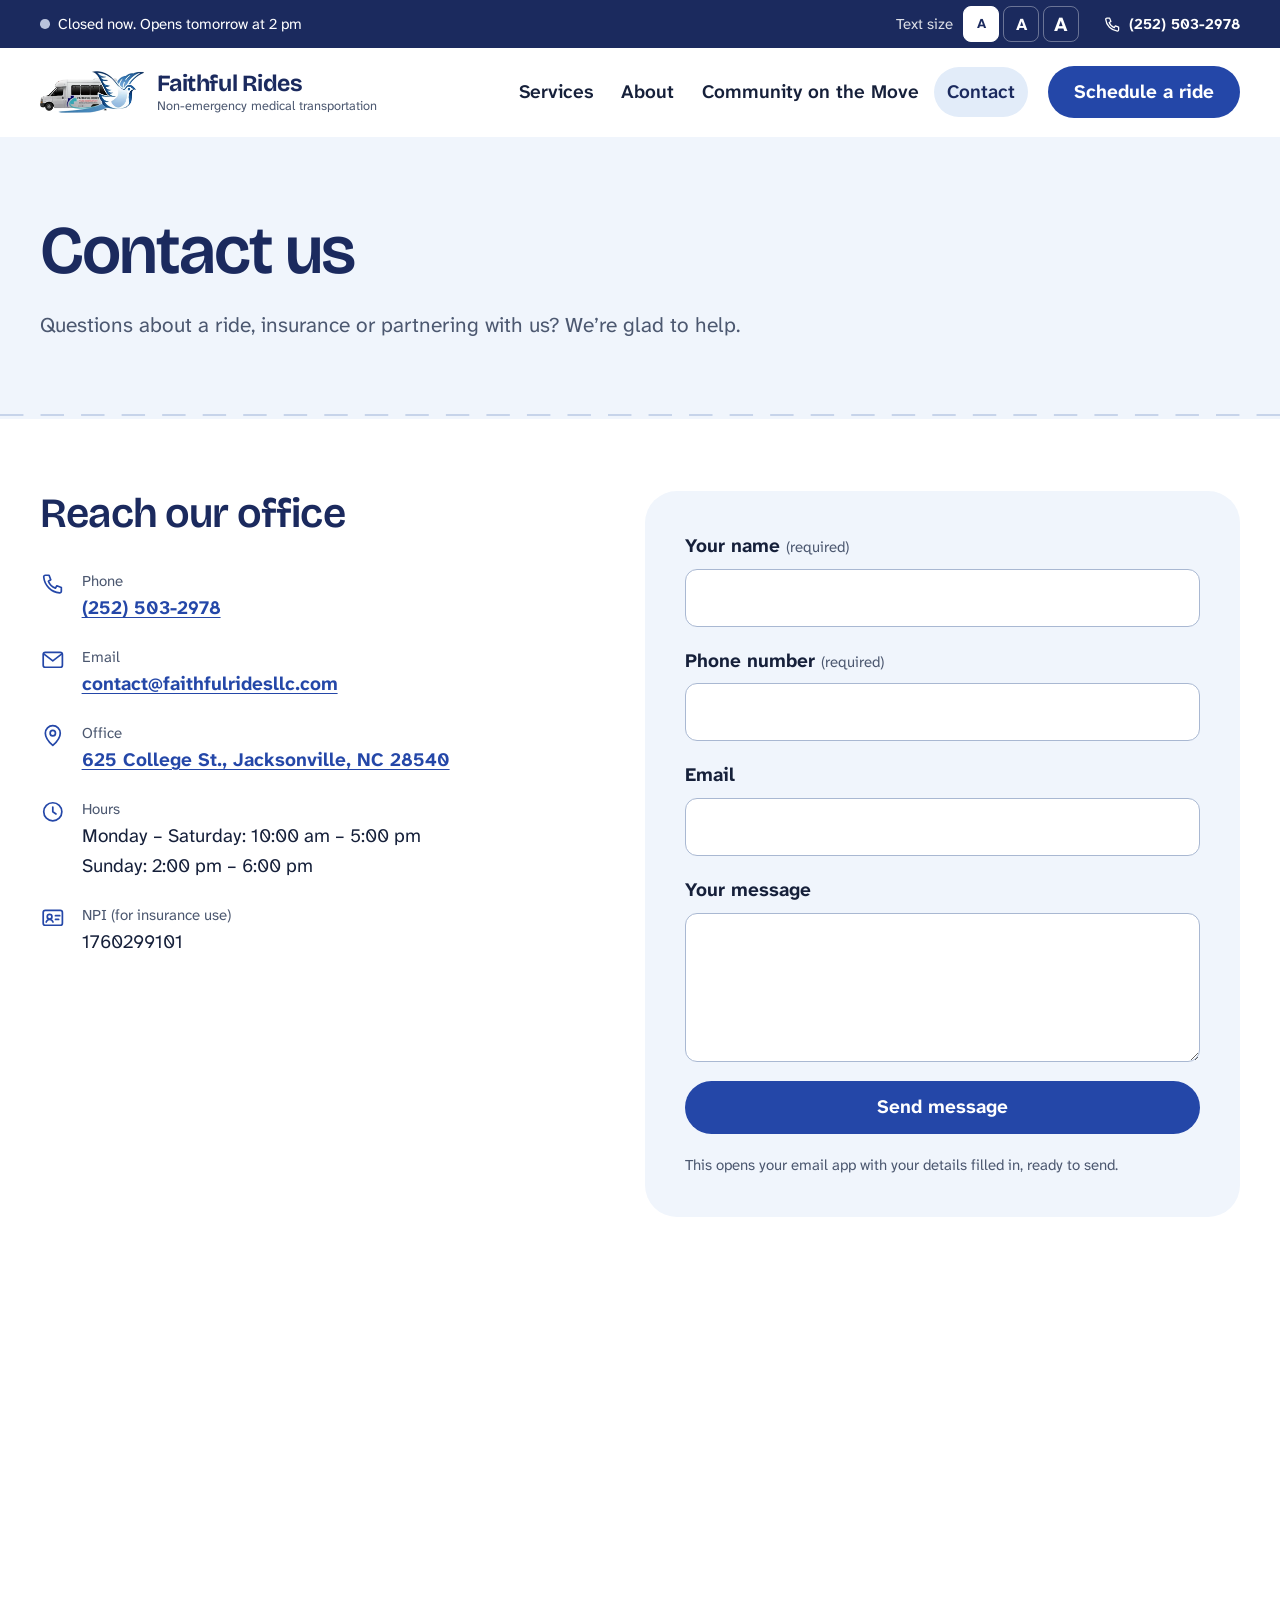
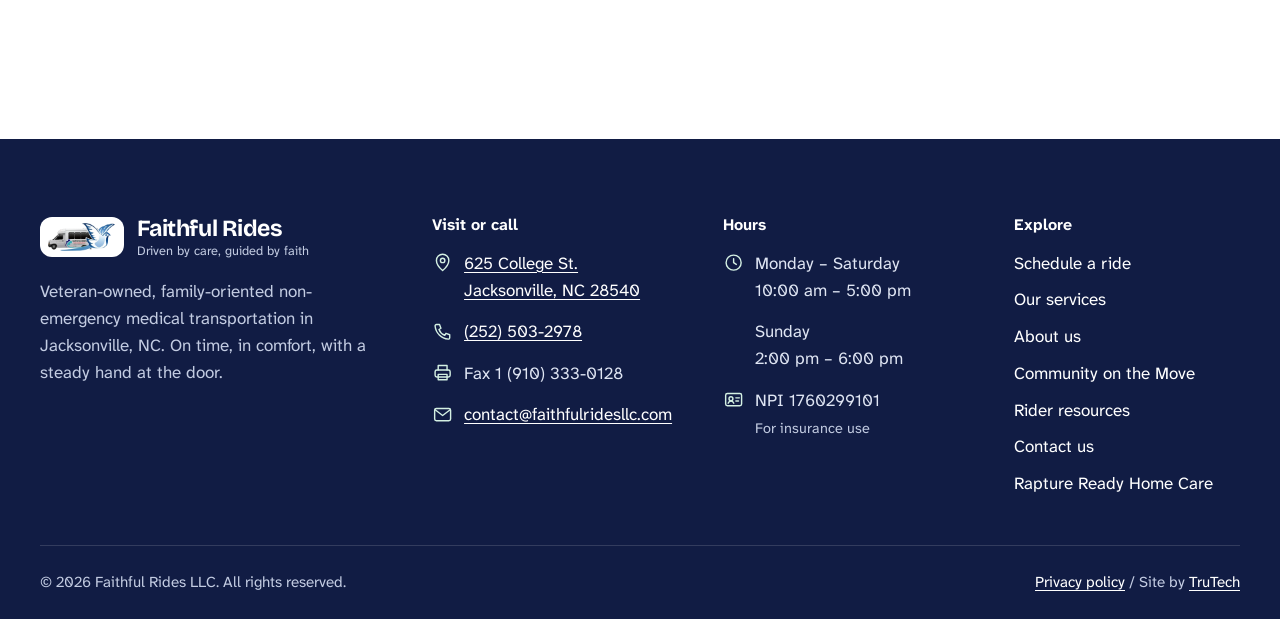
==== contact-us/index.html @ db466d08 "Launch redesigned faithfulrides website Built by Truly Digital Solutions, LLC (TruTech).  Co-Authore" ====
<!doctype html>
<!-- Built by Truly Digital Solutions, LLC (TruTech) · https://trutech.us · Build TT-FR-2026-05 -->
<html lang="en">
<head>
<meta charset="utf-8">
<meta name="viewport" content="width=device-width, initial-scale=1">
<meta name="author" content="Truly Digital Solutions, LLC (TruTech)">
<meta name="generator" content="TruTech · trutech.us">
<meta name="trutech-build" content="TT-FR-2026-05">
<title>Contact Us | Faithful Rides, Jacksonville NC</title>
<meta name="description" content="Call (252) 503-2978 or email contact@faithfulridesllc.com. 625 College St., Jacksonville, NC 28540.">
<link rel="canonical" href="https://www.faithfulridesllc.com/contact-us/">
<meta property="og:type" content="website">
<meta property="og:title" content="Contact Us | Faithful Rides, Jacksonville NC">
<meta property="og:description" content="Call (252) 503-2978 or email contact@faithfulridesllc.com. 625 College St., Jacksonville, NC 28540.">
<meta property="og:url" content="https://www.faithfulridesllc.com/contact-us/">
<meta property="og:image" content="https://www.faithfulridesllc.com/assets/img/hero-lift.webp">
<meta name="theme-color" content="#1b2a5e">
<link rel="icon" href="../assets/img/favicon.png">
<link rel="apple-touch-icon" href="../assets/img/apple-touch-icon.png">
<link rel="preconnect" href="https://fonts.googleapis.com">
<link rel="preconnect" href="https://fonts.gstatic.com" crossorigin>
<link rel="stylesheet" href="https://fonts.googleapis.com/css2?family=Atkinson+Hyperlegible+Next:ital,wght@0,400;0,600;0,700;1,400&family=Bricolage+Grotesque:opsz,wght@12..96,500;12..96,600;12..96,700&display=swap">
<link rel="stylesheet" href="../assets/site.css">
<script>try{var s=localStorage.getItem('fr-size');if(s)document.documentElement.dataset.size=s}catch(e){}</script>
<script src="../assets/site.js" defer></script>

</head>
<body>
<a class="skip" href="#main">Skip to main content</a>
<div class="util">
  <div class="wrap util__in">
    <p class="util__status" data-status><span class="dot" aria-hidden="true"></span><span data-status-text>Mon – Sat 10 am – 5 pm, Sun 2 – 6 pm</span></p>
    <div class="util__right">
      <div class="size" role="group" aria-label="Text size">
        <span class="size__label">Text size</span>
        <button type="button" data-size-btn="1" aria-pressed="true" aria-label="Normal text">A</button>
        <button type="button" data-size-btn="2" aria-pressed="false" aria-label="Larger text">A</button>
        <button type="button" data-size-btn="3" aria-pressed="false" aria-label="Largest text">A</button>
      </div>
      <a class="util__phone" href="tel:+12525032978"><svg class="ic" viewBox="0 0 24 24" aria-hidden="true" fill="none" stroke="currentColor" stroke-width="1.6" stroke-linecap="round" stroke-linejoin="round"><path d="M5 4h3.5l1.6 4.2-2.2 1.4a11 11 0 0 0 6.5 6.5l1.4-2.2L20 15.5V19a1.5 1.5 0 0 1-1.6 1.5A16.5 16.5 0 0 1 3.5 5.6 1.5 1.5 0 0 1 5 4Z"/></svg><span>(252) 503-2978</span></a>
    </div>
  </div>
</div>
<header class="hdr" data-hdr>
  <div class="wrap hdr__in">
    <a class="brand" href="../" aria-label="Faithful Rides, home">
      <img src="../assets/img/logo.webp" alt="" width="408" height="166">
      <span class="brand__name">Faithful Rides<small>Non-emergency medical transportation</small></span>
    </a>
    <nav class="nav" aria-label="Main" data-nav>
      <ul><li><a href="../our-services/">Services</a></li><li><a href="../about-us/">About</a></li><li><a href="../community-on-the-move/">Community on the Move</a></li><li><a href="../contact-us/" aria-current=page>Contact</a></li></ul>
      <a class="btn btn--primary nav__cta" href="../schedule-a-ride/">Schedule a ride</a>
      <a class="nav__phone" href="tel:+12525032978"><svg class="ic" viewBox="0 0 24 24" aria-hidden="true" fill="none" stroke="currentColor" stroke-width="1.6" stroke-linecap="round" stroke-linejoin="round"><path d="M5 4h3.5l1.6 4.2-2.2 1.4a11 11 0 0 0 6.5 6.5l1.4-2.2L20 15.5V19a1.5 1.5 0 0 1-1.6 1.5A16.5 16.5 0 0 1 3.5 5.6 1.5 1.5 0 0 1 5 4Z"/></svg>(252) 503-2978</a>
    </nav>
    <button class="menu-btn" type="button" aria-expanded="false" aria-controls="menu" data-menu-btn><span class="menu-btn__bars" aria-hidden="true"></span><span data-menu-label>Menu</span></button>
  </div>
</header>
<main id="main">
<section class="phead">
  <div class="wrap phead__in">
    <div class="phead__txt"><h1>Contact us</h1><p class="lead">Questions about a ride, insurance or partnering with us? We’re glad to help.</p></div>
  </div>
  <svg class="phead__road" viewBox="0 0 1200 40" preserveAspectRatio="none" aria-hidden="true"><path d="M0 20 H1200"/></svg>
</section>
<section class="sec sec--flush">
  <div class="wrap contact">
    <div class="contact__info"><h2>Reach our office</h2><ul class="clist">
      <li><svg class="ic" viewBox="0 0 24 24" aria-hidden="true" fill="none" stroke="currentColor" stroke-width="1.6" stroke-linecap="round" stroke-linejoin="round"><path d="M5 4h3.5l1.6 4.2-2.2 1.4a11 11 0 0 0 6.5 6.5l1.4-2.2L20 15.5V19a1.5 1.5 0 0 1-1.6 1.5A16.5 16.5 0 0 1 3.5 5.6 1.5 1.5 0 0 1 5 4Z"/></svg><div><p class="clist__k">Phone</p><a href="tel:+12525032978">(252) 503-2978</a></div></li>
      <li><svg class="ic" viewBox="0 0 24 24" aria-hidden="true" fill="none" stroke="currentColor" stroke-width="1.6" stroke-linecap="round" stroke-linejoin="round"><rect x="3" y="5" width="18" height="14" rx="2"/><path d="m3.5 6.5 8.5 6.5 8.5-6.5"/></svg><div><p class="clist__k">Email</p><a href="mailto:contact@faithfulridesllc.com">contact@faithfulridesllc.com</a></div></li>
      <li><svg class="ic" viewBox="0 0 24 24" aria-hidden="true" fill="none" stroke="currentColor" stroke-width="1.6" stroke-linecap="round" stroke-linejoin="round"><path d="M12 21s-7-6.2-7-11.5a7 7 0 0 1 14 0C19 14.8 12 21 12 21Z"/><circle cx="12" cy="9.5" r="2.5"/></svg><div><p class="clist__k">Office</p><a href="https://maps.google.com/maps?q=625+College+St.%2C+Jacksonville%2C+NC+28540" target="_blank" rel="noopener">625 College St., Jacksonville, NC 28540</a></div></li>
      <li><svg class="ic" viewBox="0 0 24 24" aria-hidden="true" fill="none" stroke="currentColor" stroke-width="1.6" stroke-linecap="round" stroke-linejoin="round"><circle cx="12" cy="12" r="8.5"/><path d="M12 7.5V12l3 2"/></svg><div><p class="clist__k">Hours</p><p>Monday – Saturday: 10:00 am – 5:00 pm<br>Sunday: 2:00 pm – 6:00 pm<br></p></div></li>
      <li><svg class="ic" viewBox="0 0 24 24" aria-hidden="true" fill="none" stroke="currentColor" stroke-width="1.6" stroke-linecap="round" stroke-linejoin="round"><rect x="3" y="5" width="18" height="14" rx="2"/><circle cx="9" cy="11" r="2.2"/><path d="M5.8 16c.6-1.6 1.8-2.4 3.2-2.4s2.6.8 3.2 2.4M14.5 10h4M14.5 13.5h3"/></svg><div><p class="clist__k">NPI (for insurance use)</p><p>1760299101</p></div></li>
    </ul></div>
    <form class="form" data-form data-subject="Website message" data-email="contact@faithfulridesllc.com" novalidate>
    <div class="field"><label for="f-name">Your name <span class="opt">(required)</span></label><input id="f-name" name="name" autocomplete="name" required></div>
    <div class="field"><label for="f-phone">Phone number <span class="opt">(required)</span></label><input id="f-phone" name="phone" type="tel" autocomplete="tel" required></div>
    <div class="field"><label for="f-email">Email</label><input id="f-email" name="email" type="email" autocomplete="email"></div>
    <div class="field"><label for="f-msg">Your message</label><textarea id="f-msg" name="message" rows="4"></textarea></div>
    <p class="form__err" role="alert" data-form-err></p>
    <button class="btn btn--primary btn--block" type="submit">Send message</button>
    <p class="form__note">This opens your email app with your details filled in, ready to send.</p>
  </form>
  </div>
</section>
<section class="mapwrap">
  <iframe title="Map of 625 College St., Jacksonville, NC" src="https://maps.google.com/maps?q=625+College+St.,+Jacksonville,+NC+28540&z=15&output=embed" loading="lazy" referrerpolicy="no-referrer-when-downgrade"></iframe>
</section>
</main>
<footer class="ftr">
  <div class="wrap ftr__grid">
    <div class="ftr__about">
      <a class="brand brand--ftr" href="../"><img src="../assets/img/logo.webp" alt="" width="408" height="166"><span class="brand__name">Faithful Rides<small>Driven by care, guided by faith</small></span></a>
      <p>Veteran-owned, family-oriented non-emergency medical transportation in Jacksonville, NC. On time, in comfort, with a steady hand at the door.</p>
    </div>
    <div>
      <h2 class="ftr__h">Visit or call</h2>
      <ul class="ftr__list">
        <li><svg class="ic" viewBox="0 0 24 24" aria-hidden="true" fill="none" stroke="currentColor" stroke-width="1.6" stroke-linecap="round" stroke-linejoin="round"><path d="M12 21s-7-6.2-7-11.5a7 7 0 0 1 14 0C19 14.8 12 21 12 21Z"/><circle cx="12" cy="9.5" r="2.5"/></svg><a href="https://maps.google.com/maps?q=625+College+St.%2C+Jacksonville%2C+NC+28540" target="_blank" rel="noopener">625 College St.<br>Jacksonville, NC 28540</a></li>
        <li><svg class="ic" viewBox="0 0 24 24" aria-hidden="true" fill="none" stroke="currentColor" stroke-width="1.6" stroke-linecap="round" stroke-linejoin="round"><path d="M5 4h3.5l1.6 4.2-2.2 1.4a11 11 0 0 0 6.5 6.5l1.4-2.2L20 15.5V19a1.5 1.5 0 0 1-1.6 1.5A16.5 16.5 0 0 1 3.5 5.6 1.5 1.5 0 0 1 5 4Z"/></svg><a href="tel:+12525032978">(252) 503-2978</a></li>
        <li><svg class="ic" viewBox="0 0 24 24" aria-hidden="true" fill="none" stroke="currentColor" stroke-width="1.6" stroke-linecap="round" stroke-linejoin="round"><path d="M7 9V4h10v5"/><rect x="3.5" y="9" width="17" height="8" rx="2"/><path d="M7 14h10v6H7z"/></svg><span>Fax 1 (910) 333-0128</span></li>
        <li><svg class="ic" viewBox="0 0 24 24" aria-hidden="true" fill="none" stroke="currentColor" stroke-width="1.6" stroke-linecap="round" stroke-linejoin="round"><rect x="3" y="5" width="18" height="14" rx="2"/><path d="m3.5 6.5 8.5 6.5 8.5-6.5"/></svg><a href="mailto:contact@faithfulridesllc.com">contact@faithfulridesllc.com</a></li>
      </ul>
    </div>
    <div>
      <h2 class="ftr__h">Hours</h2>
      <ul class="ftr__list"><li><svg class="ic" viewBox="0 0 24 24" aria-hidden="true" fill="none" stroke="currentColor" stroke-width="1.6" stroke-linecap="round" stroke-linejoin="round"><circle cx="12" cy="12" r="8.5"/><path d="M12 7.5V12l3 2"/></svg><span>Monday – Saturday<br>10:00 am – 5:00 pm</span></li><li><span class=ic></span><span>Sunday<br>2:00 pm – 6:00 pm</span></li>
        <li><svg class="ic" viewBox="0 0 24 24" aria-hidden="true" fill="none" stroke="currentColor" stroke-width="1.6" stroke-linecap="round" stroke-linejoin="round"><rect x="3" y="5" width="18" height="14" rx="2"/><circle cx="9" cy="11" r="2.2"/><path d="M5.8 16c.6-1.6 1.8-2.4 3.2-2.4s2.6.8 3.2 2.4M14.5 10h4M14.5 13.5h3"/></svg><span>NPI 1760299101<br><small>For insurance use</small></span></li>
      </ul>
    </div>
    <div>
      <h2 class="ftr__h">Explore</h2>
      <ul class="ftr__links">
        <li><a href="../schedule-a-ride/">Schedule a ride</a></li>
        <li><a href="../our-services/">Our services</a></li>
        <li><a href="../about-us/">About us</a></li>
        <li><a href="../community-on-the-move/">Community on the Move</a></li>
        <li><a href="../resources/">Rider resources</a></li>
        <li><a href="../contact-us/">Contact us</a></li>
        <li><a href="https://www.rapturereadyhomecare.com" target="_blank" rel="noopener">Rapture Ready Home Care</a></li>
      </ul>
    </div>
  </div>
  <div class="wrap ftr__legal">
    <p>© <span data-year>2026</span> Faithful Rides LLC. All rights reserved.</p>
    <p><a href="../privacy-policy/">Privacy policy</a> <span aria-hidden="true">/</span> Site by <a href="https://trutech.us" target="_blank" rel="noopener">TruTech</a></p>
  </div>
</footer>
</body>
</html>
---- assets/site.css ----
/* Faithful Rides LLC — Built by Truly Digital Solutions, LLC (TruTech) · Build TT-FR-2026-05 */
@layer tokens, base, layout, components, pages, motion;

@layer tokens {
  :root {
    --paper: #ffffff;
    --sky: #f0f5fc;
    --sky-2: #e2ecf9;
    --line: #d8e2f0;
    --navy: #1b2a5e;
    --navy-deep: #111c44;
    --blue: #2447a8;
    --mint: #d4f0e3;
    --mint-ink: #145a3f;
    --ink: #16203a;
    --muted: #4c5870;
    --gold: #b7862b;
    --focus: #c2410c;

    --display: 'Bricolage Grotesque', 'Avenir Next', system-ui, sans-serif;
    --sans: 'Atkinson Hyperlegible Next', 'Atkinson Hyperlegible', system-ui, -apple-system, 'Segoe UI', sans-serif;

    --fs-base: 1.1875rem;
    --step--1: 0.9375rem;
    --step-1: 1.3125rem;
    --step-2: clamp(1.4rem, 1.15rem + .9vw, 1.75rem);
    --step-3: clamp(1.85rem, 1.35rem + 2vw, 2.6rem);
    --step-4: clamp(2.4rem, 1.5rem + 3.6vw, 4.25rem);

    --r-sm: 12px; --r-md: 20px; --r-lg: 32px;
    --wrap: 1200px;
    --gutter: clamp(1rem, 4vw, 2.5rem);
    --sec: clamp(4rem, 8vw, 7rem);
    --shadow: 0 1px 2px rgba(17, 28, 68, .06), 0 16px 40px -16px rgba(17, 28, 68, .25);
  }
  :root[data-size="2"] { font-size: 112.5%; }
  :root[data-size="3"] { font-size: 125%; }
}

@layer base {
  *, *::before, *::after { box-sizing: border-box; }
  html { -webkit-text-size-adjust: 100%; scroll-behavior: smooth; }
  body { margin: 0; background: var(--paper); color: var(--ink); font-family: var(--sans); font-size: var(--fs-base); line-height: 1.6; -webkit-font-smoothing: antialiased; }
  img { display: block; max-width: 100%; height: auto; }
  h1, h2, h3 { font-family: var(--display); font-weight: 600; line-height: 1.1; margin: 0; color: var(--navy); letter-spacing: -0.02em; text-wrap: balance; }
  h1 { font-size: var(--step-4); letter-spacing: -0.03em; }
  h2 { font-size: var(--step-3); }
  h3 { font-size: var(--step-2); letter-spacing: -0.01em; }
  p { margin: 0; text-wrap: pretty; }
  a { color: var(--blue); text-underline-offset: .18em; text-decoration-thickness: 1px; }
  a:hover { color: var(--navy); text-decoration-thickness: 2px; }
  :focus-visible { outline: 3px solid var(--focus); outline-offset: 3px; border-radius: 4px; }
  ul, ol { margin: 0; padding: 0; }
  .ic { width: 1.25em; height: 1.25em; flex: none; }
  .skip { position: absolute; left: 1rem; top: -4rem; z-index: 100; background: var(--navy); color: #fff; padding: .75rem 1rem; border-radius: var(--r-sm); }
  .skip:focus { top: 1rem; }
}

@layer layout {
  .wrap { width: min(100% - 2 * var(--gutter), var(--wrap)); margin-inline: auto; }
  .wrap-narrow { width: min(100% - 2 * var(--gutter), 46rem); margin-inline: auto; }
  .sec { padding-block: var(--sec); }
  .sec--tight { padding-block: clamp(2.5rem, 5vw, 4rem); }
  .sec--flush, .phead + .sec { padding-top: clamp(3rem, 6vw, 4.5rem); }
  .sec--sky { background: var(--sky); }
  .sec__head { max-width: 44rem; margin-bottom: clamp(2rem, 4vw, 3.25rem); }
  .sec__head p { margin-top: 1rem; color: var(--muted); font-size: var(--step-1); }
  .sec__head--row { max-width: none; display: flex; flex-wrap: wrap; align-items: end; justify-content: space-between; gap: 1rem 2rem; }
  .sec__head--row > div { max-width: 42rem; }
  .split { display: grid; gap: clamp(2rem, 5vw, 5rem); align-items: center; grid-template-columns: .85fr 1.15fr; }
  .split__img img { border-radius: var(--r-lg); width: 100%; aspect-ratio: 4 / 5; object-fit: cover; }
  .split__lead { margin-top: 1rem; color: var(--muted); font-size: var(--step-1); }
  @media (max-width: 860px) { .split { grid-template-columns: 1fr; } .split__img img { aspect-ratio: 4 / 3; } }
}

@layer components {
  /* Utility bar */
  .util { background: var(--navy); color: #fff; font-size: var(--step--1); }
  .util__in { display: flex; align-items: center; justify-content: space-between; gap: 1rem; min-height: 48px; }
  .util__status { display: flex; align-items: center; gap: .55rem; }
  .dot { width: .6rem; height: .6rem; border-radius: 50%; background: #b9c3dc; flex: none; }
  .util__status.is-open .dot { background: #7ee2a8; box-shadow: 0 0 0 4px rgba(126, 226, 168, .2); }
  .util__right { display: flex; align-items: center; gap: 1.5rem; }
  .util__phone { display: inline-flex; align-items: center; gap: .45rem; color: #fff; font-weight: 700; text-decoration: none; }
  .util__phone:hover { color: #fff; text-decoration: underline; }
  .size { display: flex; align-items: center; gap: .25rem; }
  .size__label { margin-right: .35rem; opacity: .85; }
  .size button { font: inherit; color: #fff; background: transparent; border: 1px solid rgba(255, 255, 255, .35); min-width: 36px; height: 36px; border-radius: 8px; cursor: pointer; line-height: 1; font-weight: 700; }
  .size button:nth-of-type(1) { font-size: .85rem; }
  .size button:nth-of-type(2) { font-size: 1.05rem; }
  .size button:nth-of-type(3) { font-size: 1.25rem; }
  .size button[aria-pressed="true"] { background: #fff; color: var(--navy); border-color: #fff; }
  .util :focus-visible { outline-color: #fff; }
  @media (max-width: 720px) { .size__label, .util__phone span { display: none; } .util__phone .ic { width: 1.4em; height: 1.4em; } }
  @media (max-width: 420px) { .util__status { font-size: .8125rem; } .util__right { gap: .9rem; } }

  /* Header */
  .hdr { position: sticky; top: 0; z-index: 40; background: var(--paper); border-bottom: 1px solid transparent; transition: border-color .2s; }
  .hdr.is-stuck { border-bottom-color: var(--line); }
  .hdr__in { display: flex; align-items: center; justify-content: space-between; gap: 1.5rem; min-height: 88px; }
  .brand { display: flex; align-items: center; gap: .8rem; text-decoration: none; color: var(--navy); }
  .brand img { width: 104px; height: auto; }
  .brand__name { display: grid; font-family: var(--display); font-weight: 700; font-size: 1.45rem; line-height: 1.05; letter-spacing: -.02em; }
  .brand__name small { font-family: var(--sans); font-weight: 400; font-size: .8rem; letter-spacing: 0; color: var(--muted); margin-top: .25rem; }
  .brand:hover { color: var(--navy); }
  .nav { display: flex; align-items: center; gap: 1.25rem; }
  .nav ul { display: flex; gap: .15rem; list-style: none; }
  .nav ul a { display: block; padding: .6rem .8rem; border-radius: 999px; color: var(--ink); text-decoration: none; font-weight: 600; }
  .nav ul a:hover { background: var(--sky); color: var(--navy); }
  .nav ul a[aria-current="page"] { background: var(--sky-2); color: var(--navy); }
  .nav__phone { display: none; }
  .menu-btn { display: none; }
  @media (max-width: 1120px) {
    .hdr__in { min-height: 76px; }
    .brand img { width: 84px; }
    .brand__name { font-size: 1.25rem; }
    .menu-btn { display: inline-flex; align-items: center; gap: .6rem; font: inherit; font-weight: 700; color: var(--navy); background: var(--sky); border: 0; border-radius: 999px; padding: .7rem 1.1rem; min-height: 48px; cursor: pointer; }
    .menu-btn__bars { width: 18px; height: 12px; position: relative; border-top: 2px solid; border-bottom: 2px solid; }
    .menu-btn__bars::after { content: ""; position: absolute; left: 0; right: 0; top: 3px; border-top: 2px solid; }
    .nav { position: fixed; inset: var(--hdr-bottom, 124px) 0 0 0; background: var(--paper); flex-direction: column; align-items: stretch; gap: 1rem; padding: 1.5rem var(--gutter) 2rem; overflow-y: auto; visibility: hidden; opacity: 0; transition: opacity .2s, visibility .2s; }
    .nav.is-open { visibility: visible; opacity: 1; }
    .nav ul { flex-direction: column; gap: 0; }
    .nav ul a { font-family: var(--display); font-size: 1.6rem; padding: .85rem 0; border-bottom: 1px solid var(--line); border-radius: 0; color: var(--navy); }
    .nav ul a[aria-current="page"] { background: none; color: var(--blue); }
    .nav__cta { margin-top: .5rem; }
    .nav__phone { display: inline-flex; align-items: center; justify-content: center; gap: .5rem; font-weight: 700; font-size: 1.25rem; padding: .75rem; text-decoration: none; }
  }
  @media (max-width: 480px) { .brand__name small { display: none; } .brand img { width: 70px; } }

  /* Buttons */
  .btn { display: inline-flex; align-items: center; justify-content: center; gap: .55rem; min-height: 52px; padding: .8rem 1.5rem; border-radius: 999px; border: 2px solid transparent; font: inherit; font-weight: 700; text-decoration: none; cursor: pointer; line-height: 1.2; transition: background-color .15s, color .15s, border-color .15s; }
  .btn--lg { min-height: 60px; padding-inline: 1.9rem; }
  .btn--block { width: 100%; }
  .btn--primary { background: var(--blue); color: #fff; }
  .btn--primary:hover { background: var(--navy); color: #fff; }
  .btn--outline { border-color: var(--navy); color: var(--navy); }
  .btn--outline:hover { background: var(--sky); color: var(--navy); }
  .btn--light { background: #fff; color: var(--navy); }
  .btn--light:hover { background: var(--mint); color: var(--navy); }
  .btn--ghost-light { border-color: rgba(255, 255, 255, .6); color: #fff; }
  .btn--ghost-light:hover { background: rgba(255, 255, 255, .1); color: #fff; }
  .textlink { display: inline-flex; align-items: center; gap: .45rem; font-weight: 700; text-decoration: none; border-bottom: 2px solid var(--line); padding-bottom: .15rem; }
  .textlink:hover { border-color: var(--blue); }
  .textlink .ic { transition: transform .2s; }
  .textlink:hover .ic { transform: translateX(3px); }

  /* Why */
  .why { list-style: none; display: grid; grid-template-columns: repeat(3, 1fr); gap: 2.25rem 2.5rem; }
  .why li { display: flex; gap: 1.1rem; align-items: flex-start; }
  .why__ic { display: grid; place-items: center; width: 3.25rem; height: 3.25rem; border-radius: 16px; background: var(--mint); color: var(--mint-ink); flex: none; }
  .why__ic .ic { width: 1.6rem; height: 1.6rem; }
  .why h3 { font-size: 1.3rem; }
  .why p { color: var(--muted); margin-top: .35rem; }
  @media (max-width: 960px) { .why { grid-template-columns: 1fr 1fr; } }
  @media (max-width: 600px) { .why { grid-template-columns: 1fr; } }

  /* Services */
  .svcs { list-style: none; display: grid; gap: 1rem; }
  .svc { display: grid; grid-template-columns: 17rem 1fr; gap: 2rem; align-items: center; background: var(--paper); border-radius: var(--r-md); padding: 1rem; border: 1px solid var(--line); }
  .svc__img img { width: 100%; aspect-ratio: 4 / 3; object-fit: cover; border-radius: 14px; }
  .svc__txt { padding-right: 1.5rem; }
  .svc__txt p { color: var(--muted); margin: .5rem 0 1rem; max-width: 60ch; }
  @media (max-width: 700px) { .svc { grid-template-columns: 1fr; gap: 1.1rem; } .svc__txt { padding: 0 .5rem .5rem; } }

  .svgrid { list-style: none; display: grid; grid-template-columns: repeat(5, 1fr); gap: 1.25rem; }
  .svcard { display: flex; flex-direction: column; height: 100%; background: var(--paper); border: 1px solid var(--line); border-radius: var(--r-md); padding: .75rem .75rem 1.25rem; text-decoration: none; color: var(--ink); transition: border-color .15s; }
  .svcard:hover { border-color: var(--blue); color: var(--ink); }
  .svcard__img img { width: 100%; aspect-ratio: 4 / 3; object-fit: cover; border-radius: 12px; margin-bottom: 1rem; }
  .svcard h3 { font-size: 1.2rem; padding-inline: .35rem; }
  .svcard p { color: var(--muted); font-size: 1.05rem; margin-top: .4rem; padding-inline: .35rem; }
  .svcard:hover h3 { text-decoration: underline; text-underline-offset: .15em; }
  @media (max-width: 1100px) { .svgrid { grid-template-columns: repeat(3, 1fr); } }
  @media (max-width: 760px) { .svgrid { grid-template-columns: 1fr 1fr; } }
  @media (max-width: 480px) { .svgrid { grid-template-columns: 1fr; } }
  .trips { margin-top: 2.5rem; }
  .trips h3 { font-size: 1.3rem; margin-bottom: 1rem; }
  .trips--page { margin-top: 0; }
  .trips--page h2 { margin-bottom: 1.75rem; }
  .chips { list-style: none; display: flex; flex-wrap: wrap; gap: .6rem; }
  .chips li { display: inline-flex; align-items: center; gap: .45rem; background: var(--paper); border: 1px solid var(--line); border-radius: 999px; padding: .5rem 1rem; font-size: 1.05rem; }
  .chips .ic { color: var(--mint-ink); }

  /* Door to door */
  .d2d { list-style: none; display: grid; gap: 1.5rem; margin-top: 2rem; }
  .d2d li { display: flex; gap: 1rem; }
  .d2d li > .ic { width: 2rem; height: 2rem; padding: .35rem; border-radius: 50%; background: var(--mint); color: var(--mint-ink); margin-top: .1rem; }
  .d2d h3 { font-size: 1.3rem; }
  .d2d p { color: var(--muted); margin-top: .25rem; }

  /* Steps: a route with four stops */
  .steps { list-style: none; counter-reset: s; display: grid; grid-template-columns: repeat(4, 1fr); gap: 2rem; position: relative; }
  .steps::before { content: ""; position: absolute; left: 1.6rem; right: 1.6rem; top: 1.6rem; border-top: 3px dashed #9fb3d9; }
  .steps li { counter-increment: s; position: relative; }
  .steps li::before { content: counter(s); display: grid; place-items: center; width: 3.2rem; height: 3.2rem; border-radius: 50%; background: var(--navy); color: #fff; font-family: var(--display); font-weight: 700; font-size: 1.35rem; margin-bottom: 1.25rem; position: relative; box-shadow: 0 0 0 6px var(--sky); }
  .steps h3 { font-size: 1.3rem; }
  .steps p { color: var(--muted); margin-top: .5rem; }
  @media (max-width: 900px) {
    .steps { grid-template-columns: 1fr; gap: 1.75rem; }
    .steps::before { left: 1.6rem; right: auto; top: 1.6rem; bottom: 1.6rem; border-top: 0; border-left: 3px dashed #9fb3d9; }
    .steps li { padding-left: 4.5rem; min-height: 3.2rem; }
    .steps li::before { position: absolute; left: 0; top: 0; }
  }

  /* Quotes */
  .quotes { display: grid; grid-template-columns: 1fr 1.3fr 1fr; gap: 1.5rem; align-items: start; }
  .quote { margin: 0; background: var(--sky); border-radius: var(--r-md); padding: 2rem; display: flex; flex-direction: column; gap: 1rem; }
  .stars { display: flex; gap: .15rem; color: var(--gold); }
  .st { width: 1.15rem; height: 1.15rem; fill: currentColor; stroke: none; }
  .quote blockquote { margin: 0; }
  .quote blockquote p { font-size: 1.15rem; line-height: 1.6; }
  .quote figcaption { display: grid; color: var(--navy); }
  .quote figcaption span { color: var(--muted); font-size: var(--step--1); }
  @media (max-width: 960px) { .quotes { grid-template-columns: 1fr; } }

  /* Article cards */
  .acards { display: grid; grid-template-columns: repeat(3, 1fr); gap: 2rem; }
  .acard__link { display: flex; flex-direction: column; text-decoration: none; color: var(--ink); height: 100%; }
  .acard__img { border-radius: var(--r-md); overflow: hidden; aspect-ratio: 3 / 2; background: var(--sky-2); margin-bottom: 1.1rem; }
  .acard__img img { width: 100%; height: 100%; object-fit: cover; transition: transform .5s ease; }
  .acard__link:hover .acard__img img { transform: scale(1.03); }
  .acard h3 { font-size: 1.4rem; }
  .acard__link:hover h3 { text-decoration: underline; text-decoration-thickness: 2px; text-underline-offset: .15em; }
  .acard p { color: var(--muted); margin-top: .5rem; }
  @media (max-width: 960px) { .acards { grid-template-columns: 1fr 1fr; } }
  @media (max-width: 620px) { .acards { grid-template-columns: 1fr; } }

  /* Band */
  .band { background: var(--navy); color: #fff; padding-block: clamp(3rem, 6vw, 4.5rem); }
  .band__in { display: flex; flex-wrap: wrap; align-items: center; justify-content: space-between; gap: 2rem; }
  .band h2 { color: #fff; }
  .band p { margin-top: .75rem; max-width: 40rem; opacity: .9; }
  .band__actions { display: flex; flex-wrap: wrap; gap: .85rem; }
  .band :focus-visible { outline-color: #fff; }

  /* Contact */
  .contact { display: grid; grid-template-columns: 1fr 1.1fr; gap: clamp(2rem, 5vw, 5rem); align-items: start; }
  .contact__info > p { margin-top: 1rem; color: var(--muted); }
  .clist { list-style: none; margin-top: 2rem; display: grid; gap: 1.35rem; }
  .clist li { display: flex; gap: 1rem; align-items: flex-start; }
  .clist .ic { color: var(--blue); width: 1.6rem; height: 1.6rem; margin-top: .15rem; }
  .clist__k { font-size: var(--step--1); color: var(--muted); }
  .clist a { font-weight: 700; overflow-wrap: anywhere; }
  @media (max-width: 900px) { .contact { grid-template-columns: 1fr; } }

  /* Forms */
  .form { background: var(--sky); border-radius: var(--r-lg); padding: clamp(1.25rem, 4vw, 2.5rem); display: grid; gap: 1.2rem; }
  .form__group { border: 0; margin: 0; padding: 0; display: grid; gap: 1.2rem; min-width: 0; }
  .form__group + .form__group { border-top: 1px solid var(--line); padding-top: 1.5rem; }
  .form__group > legend { font-family: var(--display); font-weight: 700; font-size: 1.4rem; color: var(--navy); padding: 0; margin-bottom: 1.2rem; }
  .field { display: grid; gap: .45rem; border: 0; padding: 0; margin: 0; min-width: 0; }
  .field label, .field > legend { font-weight: 700; padding: 0; }
  .field > legend { margin-bottom: .45rem; }
  .opt { font-weight: 400; color: var(--muted); font-size: var(--step--1); }
  .field input, .field select, .field textarea { font: inherit; color: var(--ink); background: #fff; border: 1.5px solid #a9b8d2; border-radius: var(--r-sm); padding: .8rem .95rem; min-height: 54px; width: 100%; }
  .field textarea { min-height: 110px; resize: vertical; }
  .field input:focus, .field select:focus, .field textarea:focus { border-color: var(--blue); outline: 3px solid rgba(36, 71, 168, .2); outline-offset: 0; }
  .field [aria-invalid="true"] { border-color: #b3261e; background: #fff6f5; }
  .field-row { display: grid; grid-template-columns: 1fr 1fr; gap: 1.2rem; }
  @media (max-width: 560px) { .field-row { grid-template-columns: 1fr; } }
  .radios { display: flex; flex-wrap: wrap; gap: .6rem; }
  .radios label { display: inline-flex; align-items: center; gap: .55rem; font-weight: 400; background: #fff; border: 1.5px solid #a9b8d2; border-radius: 999px; padding: .6rem 1.1rem; cursor: pointer; min-height: 48px; }
  .radios input { width: 1.2rem; height: 1.2rem; accent-color: var(--blue); margin: 0; }
  .radios label:has(input:checked) { border-color: var(--blue); box-shadow: inset 0 0 0 1px var(--blue); }
  .form__err { color: #b3261e; font-weight: 700; }
  .form__err:empty { display: none; }
  .form__note { font-size: var(--step--1); color: var(--muted); }

  /* FAQ */
  .faq { display: grid; grid-template-columns: 1fr 2fr; gap: 2rem; }
  .faq__item { border-bottom: 1px solid var(--line); }
  .faq__item:first-child { border-top: 1px solid var(--line); }
  .faq__item summary { list-style: none; cursor: pointer; display: flex; justify-content: space-between; align-items: center; gap: 1rem; padding: 1.25rem 0; font-family: var(--display); font-weight: 600; font-size: 1.3rem; color: var(--navy); line-height: 1.3; }
  .faq__item summary::-webkit-details-marker { display: none; }
  .faq__plus { width: 2.25rem; height: 2.25rem; flex: none; border-radius: 50%; background: var(--sky); position: relative; }
  .faq__plus::before, .faq__plus::after { content: ""; position: absolute; left: 50%; top: 50%; width: 12px; height: 2px; background: var(--navy); translate: -50% -50%; transition: rotate .2s; }
  .faq__plus::after { rotate: 90deg; }
  .faq__item[open] .faq__plus::after { rotate: 0deg; }
  .faq__a { padding: 0 3rem 1.5rem 0; color: var(--muted); }
  @media (max-width: 820px) { .faq { grid-template-columns: 1fr; } .faq__a { padding-right: 0; } }

  .npi { display: inline-grid; margin: 1.5rem 0; padding: 1rem 1.25rem; border-radius: var(--r-md); background: var(--paper); border: 1px solid var(--line); }
  .npi dt { font-size: var(--step--1); color: var(--muted); }
  .npi dd { margin: 0; font-family: var(--display); font-weight: 700; font-size: 1.8rem; color: var(--navy); letter-spacing: .02em; }

  .crumb { margin-bottom: 1.25rem; }
  .crumb a { display: inline-flex; align-items: center; gap: .4rem; font-weight: 700; text-decoration: none; }
  .crumb a:hover { text-decoration: underline; }

  .ticks { list-style: none; display: grid; gap: .55rem; }
  .ticks li { display: flex; gap: .6rem; align-items: flex-start; }
  .ticks .ic { color: var(--mint-ink); margin-top: .2rem; }
  .ticks--lg { margin: 1.25rem 0 2rem; font-size: 1.2rem; }

  .sister { background: var(--mint); }
  .sister__in { display: flex; flex-wrap: wrap; align-items: center; gap: 1rem 1.5rem; padding-block: 1.75rem; }
  .sister__in > .ic { width: 2rem; height: 2rem; color: var(--mint-ink); }
  .sister__in p { flex: 1 1 28rem; }
  .sister .textlink { color: var(--navy); border-color: rgba(20, 90, 63, .35); }

  /* Footer */
  .ftr { background: var(--navy-deep); color: #dfe5f3; padding-top: clamp(3.5rem, 6vw, 5rem); font-size: 1.0625rem; }
  .ftr a { color: #fff; }
  .ftr a:hover { color: #fff; }
  .ftr :focus-visible { outline-color: #fff; }
  .ftr__grid { display: grid; grid-template-columns: 1.4fr 1fr 1fr .9fr; gap: 2.5rem; padding-bottom: 3rem; }
  .brand--ftr { color: #fff; margin-bottom: 1.25rem; }
  .brand--ftr img { width: 84px; background: #fff; border-radius: 12px; padding: 6px 8px; }
  .brand--ftr .brand__name small { color: #c3cce2; }
  .brand--ftr:hover { color: #fff; }
  .ftr__about p { color: #c3cce2; max-width: 26rem; }
  .ftr__h { font-family: var(--sans); font-size: 1rem; font-weight: 700; color: #fff; margin-bottom: 1rem; letter-spacing: 0; }
  .ftr__list { list-style: none; display: grid; gap: .9rem; }
  .ftr__list li { display: flex; gap: .7rem; align-items: flex-start; }
  .ftr__list .ic { color: var(--mint); margin-top: .15rem; }
  .ftr__list small { color: #c3cce2; font-size: .9rem; }
  .ftr__list a { overflow-wrap: anywhere; }
  .ftr__links { list-style: none; display: grid; gap: .6rem; }
  .ftr__links a { text-decoration: none; }
  .ftr__links a:hover { text-decoration: underline; }
  .ftr__legal { display: flex; flex-wrap: wrap; justify-content: space-between; gap: .75rem 2rem; border-top: 1px solid rgba(255, 255, 255, .14); padding-block: 1.5rem; font-size: .95rem; color: #c3cce2; }
  @media (max-width: 960px) { .ftr__grid { grid-template-columns: 1fr 1fr; } }
  @media (max-width: 600px) { .ftr__grid { grid-template-columns: 1fr; } }

  .tablewrap { overflow-x: auto; margin: 1.5rem 0; border: 1px solid var(--line); border-radius: var(--r-md); }
  table { border-collapse: collapse; width: 100%; font-size: 1.05rem; }
  th, td { text-align: left; padding: .85rem 1rem; border-bottom: 1px solid var(--line); vertical-align: top; }
  tr:last-child td { border-bottom: 0; }
  th { background: var(--sky); color: var(--navy); }
}

@layer pages {
  /* Hero */
  .hero { padding-block: clamp(2.5rem, 6vw, 5rem) clamp(4rem, 8vw, 6.5rem); background: radial-gradient(120% 90% at 100% 0%, var(--sky-2) 0%, var(--sky) 40%, var(--paper) 85%); }
  .hero__in { display: grid; grid-template-columns: 1fr 1fr; gap: clamp(2rem, 5vw, 5rem); align-items: center; }
  .hero__kicker { display: inline-flex; align-items: center; gap: .5rem; background: var(--mint); color: var(--mint-ink); font-weight: 700; padding: .4rem 1rem .4rem .8rem; border-radius: 999px; margin-bottom: 1.5rem; font-size: 1.0625rem; }
  .hero h1 { font-size: clamp(2.6rem, 1.4rem + 4.4vw, 4.9rem); line-height: 1.02; }
  .hero .lead { margin-top: 1.5rem; font-size: var(--step-1); color: var(--muted); max-width: 35rem; }
  .hero__actions { display: flex; flex-wrap: wrap; gap: .85rem; margin-top: 2.25rem; }
  .hero__facts { list-style: none; display: flex; flex-wrap: wrap; gap: .75rem 1.75rem; margin-top: 2rem; color: var(--muted); font-size: 1.0625rem; }
  .hero__facts li { display: flex; align-items: center; gap: .5rem; }
  .hero__facts .ic { color: var(--blue); }
  .hero__art { position: relative; padding-bottom: 4rem; }
  .hero__photo img { width: 100%; aspect-ratio: 5 / 4; object-fit: cover; border-radius: var(--r-lg); box-shadow: var(--shadow); }
  .route { position: absolute; right: -1rem; bottom: 0; width: min(21rem, 80%); background: var(--paper); border-radius: var(--r-md); box-shadow: var(--shadow); padding: 1.35rem 1.5rem 1.4rem; }
  .route__title { font-family: var(--display); font-weight: 700; color: var(--navy); font-size: 1.15rem; margin-bottom: .9rem; }
  .route__stops { list-style: none; display: grid; gap: .85rem; position: relative; padding-left: 2rem; }
  .route__stops::before { content: ""; position: absolute; left: .5rem; top: .55rem; bottom: .55rem; border-left: 3px dashed var(--blue); transform-origin: top; }
  .route__stops li { position: relative; display: grid; line-height: 1.3; }
  .route__stops li::before { content: ""; position: absolute; left: -1.95rem; top: .2rem; width: 1rem; height: 1rem; border-radius: 50%; background: var(--paper); border: 3px solid var(--blue); }
  .route__stops li:last-child::before { background: var(--blue); }
  .route__stops strong { color: var(--ink); font-size: 1.05rem; }
  .route__stops span { color: var(--muted); font-size: .95rem; }
  @media (max-width: 900px) {
    .hero__in { grid-template-columns: 1fr; }
    .hero__art { max-width: 36rem; }
    .route { right: .75rem; }
  }
  @media (max-width: 520px) {
    .hero__art { padding-bottom: 0; }
    .route { position: static; width: auto; margin: -2.5rem .75rem 0; }
  }

  /* Page head */
  .phead { position: relative; background: var(--sky); padding-block: clamp(3rem, 6vw, 5rem); overflow: hidden; }
  .phead__in { display: grid; gap: 3rem; align-items: center; }
  .phead--img .phead__in { grid-template-columns: 1.25fr .75fr; }
  .phead__txt { max-width: 46rem; }
  .phead .lead { margin-top: 1.25rem; font-size: var(--step-1); color: var(--muted); }
  .phead__img img { width: 100%; aspect-ratio: 4 / 3; object-fit: cover; border-radius: var(--r-lg); }
  .phead__road { position: absolute; left: 0; right: 0; bottom: 0; width: 100%; height: 8px; }
  .phead__road path { stroke: #9fb3d9; stroke-width: 6; stroke-dasharray: 22 16; fill: none; }
  @media (max-width: 800px) { .phead--img .phead__in { grid-template-columns: 1fr; } .phead__img { display: none; } }

  /* Coverage */
  .cover { display: grid; grid-template-columns: 1.1fr .9fr; gap: clamp(2rem, 5vw, 5rem); align-items: center; }
  .cover__txt > p { margin-top: 1rem; color: var(--muted); }
  .cover__img img { border-radius: var(--r-lg); width: 100%; aspect-ratio: 4 / 3; object-fit: cover; }
  @media (max-width: 860px) { .cover { grid-template-columns: 1fr; } }

  /* Prose */
  .prose-2 { display: grid; grid-template-columns: .8fr 1.2fr; gap: 2rem 4rem; }
  @media (max-width: 820px) { .prose-2 { grid-template-columns: 1fr; } }
  .prose > * + * { margin-top: 1.1rem; }
  .prose p { max-width: 68ch; }
  .prose .big { font-family: var(--display); font-weight: 500; font-size: var(--step-2); line-height: 1.35; color: var(--navy); letter-spacing: -.01em; }
  .prose h2 { font-size: var(--step-2); margin-top: 2.75rem; }
  .prose h3 { font-size: 1.3rem; margin-top: 2rem; }
  .prose ul { padding-left: 1.4rem; display: grid; gap: .45rem; }
  .prose li::marker { color: var(--blue); }

  /* Request / schedule */
  .reqpage { display: grid; grid-template-columns: 1.4fr .9fr; gap: clamp(2rem, 4vw, 3.5rem); align-items: start; }
  .req__aside { display: grid; gap: 1.25rem; position: sticky; top: 7rem; }
  .req__card { border: 1px solid var(--line); border-radius: var(--r-lg); padding: 1.75rem; display: grid; gap: .85rem; }
  .req__card h2 { font-size: 1.5rem; }
  .req__card p { color: var(--muted); }
  .req__card--quiet { background: var(--mint); border-color: transparent; }
  .req__hours { font-size: var(--step--1); }
  .req__911 { font-weight: 700; padding-left: .25rem; }
  @media (max-width: 900px) { .reqpage { grid-template-columns: 1fr; } .req__aside { position: static; } }

  /* Resources */
  .comm { display: grid; grid-template-columns: 1fr 1fr; gap: clamp(2rem, 5vw, 5rem); align-items: start; }
  .comm__intro > p { margin-top: 1rem; color: var(--muted); }
  .h-sm { font-size: var(--step-2); margin-bottom: 1.25rem; }
  .comm__list { list-style: none; display: grid; gap: .85rem; }
  .comm__list a { display: grid; gap: .2rem; background: var(--sky); border-radius: var(--r-md); padding: 1.25rem 1.5rem; text-decoration: none; color: var(--ink); border: 1px solid transparent; }
  .comm__list a:hover { border-color: var(--blue); }
  .comm__t { font-weight: 700; color: var(--blue); }
  .comm__t::after { content: " ↗"; font-weight: 400; }
  .comm__d { color: var(--muted); }
  @media (max-width: 860px) { .comm { grid-template-columns: 1fr; } }

  /* Article */
  .post__head { padding-block: clamp(2.5rem, 5vw, 4rem) 2rem; }
  .post__head > * { max-width: 52rem; }
  .post__head h1 { font-size: clamp(2.1rem, 1.4rem + 3vw, 3.5rem); }
  .post__head .lead { margin-top: 1.25rem; font-size: var(--step-1); color: var(--muted); }
  .post__hero img { width: 100%; aspect-ratio: 21 / 9; object-fit: cover; object-position: 50% 30%; border-radius: var(--r-lg); }
  .post__body { padding-block: clamp(2.5rem, 5vw, 4rem) var(--sec); }
  .post__cta { margin-top: 3rem; padding: 1.75rem; border-radius: var(--r-lg); background: var(--sky); display: grid; gap: 1rem; }
  .post__cta p:last-child { display: flex; flex-wrap: wrap; gap: .75rem; }
  @media (max-width: 600px) { .post__hero img { aspect-ratio: 3 / 2; } }

  .mapwrap iframe { display: block; width: 100%; height: 420px; border: 0; }
}

@layer motion {
  /* One orchestrated moment: the route draws itself, stop by stop */
  @media (prefers-reduced-motion: no-preference) {
    .route { animation: lift .7s .15s cubic-bezier(.2, .7, .1, 1) both; }
    .route__stops::before { animation: draw 1.2s .6s cubic-bezier(.4, 0, .2, 1) both; }
    .route__stops li { animation: stop .45s both; }
    .route__stops li:nth-child(1) { animation-delay: .55s; }
    .route__stops li:nth-child(2) { animation-delay: 1.05s; }
    .route__stops li:nth-child(3) { animation-delay: 1.55s; }
    @keyframes lift { from { opacity: 0; transform: translateY(16px); } to { opacity: 1; transform: none; } }
    @keyframes draw { from { transform: scaleY(0); } to { transform: scaleY(1); } }
    @keyframes stop { from { opacity: 0; transform: translateX(-6px); } to { opacity: 1; transform: none; } }
  }
  @media (prefers-reduced-motion: reduce) {
    html { scroll-behavior: auto; }
    *, *::before, *::after { transition: none !important; animation: none !important; }
  }
}

/* Very narrow screens (small phones, zoomed browsers) */
@layer components {
  .brand__name { white-space: nowrap; }
  @media (max-width: 380px) {
    .brand { gap: .5rem; }
    .brand img { width: 46px; }
    .brand__name { font-size: 1.05rem; }
    .menu-btn { padding: .6rem .85rem; }
    .util__status { display: none; }
    .util__in { justify-content: flex-end; }
  }
}
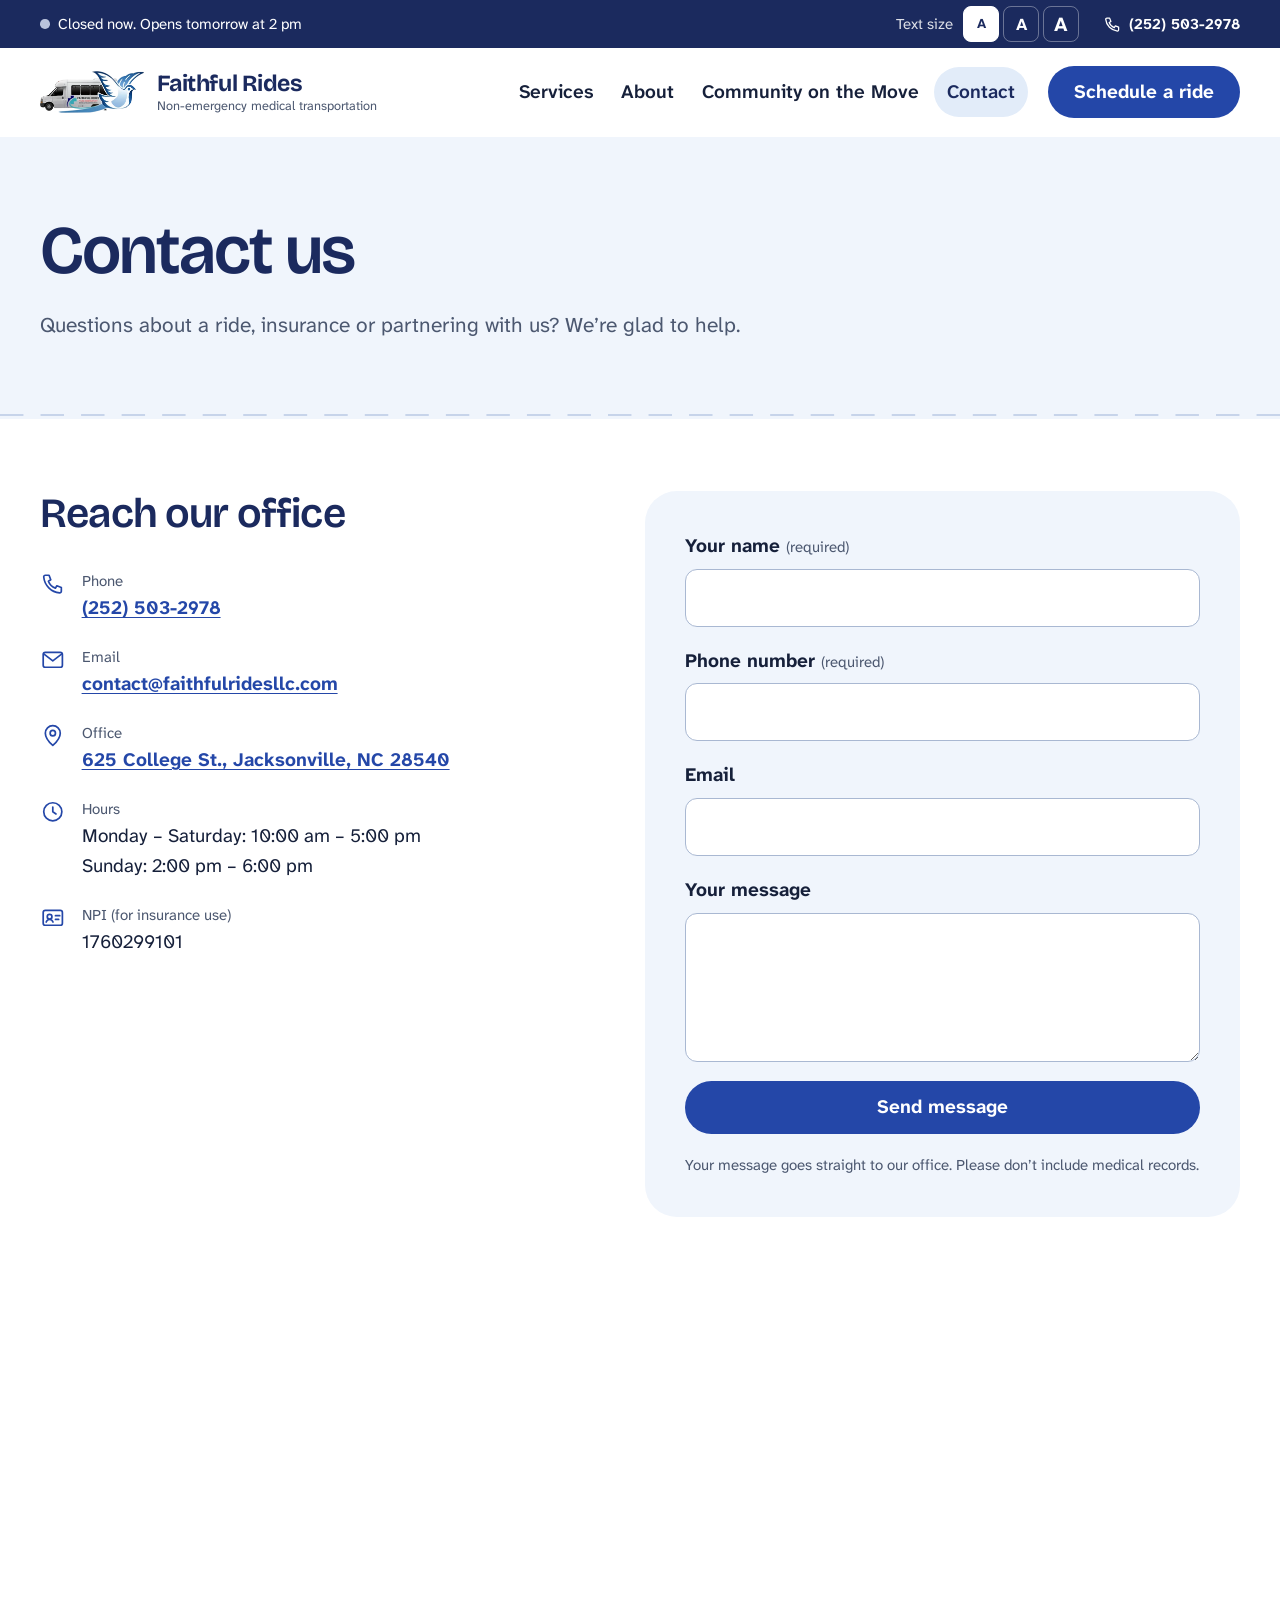
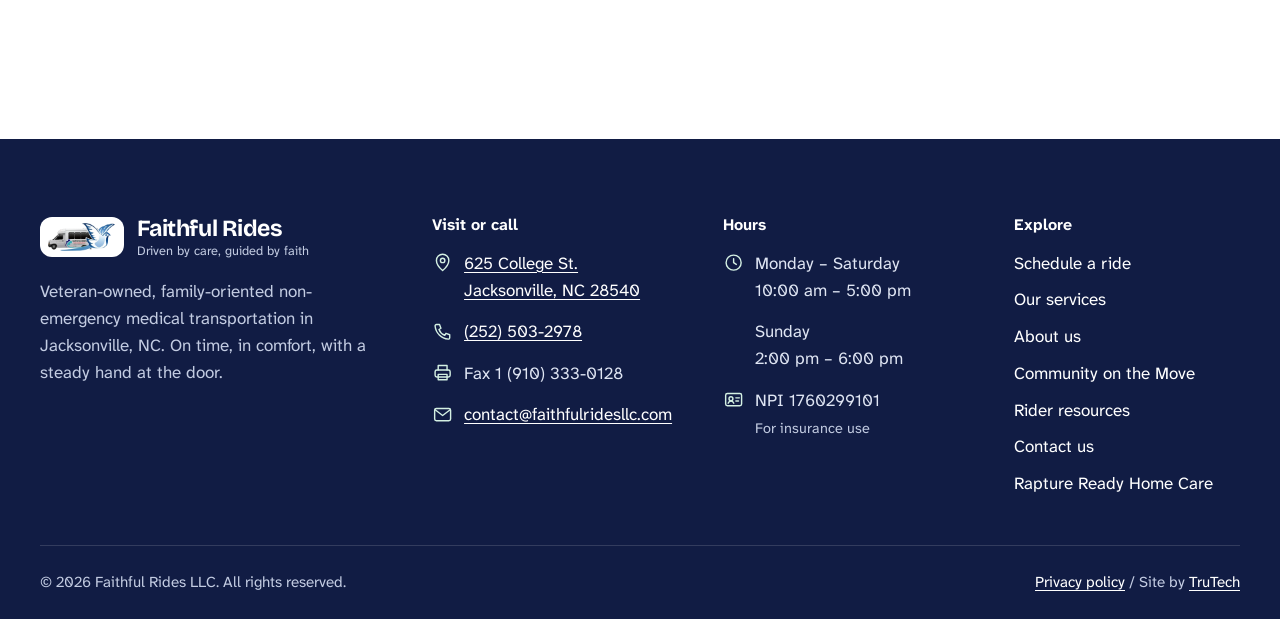
==== commit 6c3dc8b1: "Send ride requests and messages through FormSubmit Forms now post to formsubmit.co (no captcha, hone" ====
--- a/contact-us/index.html
+++ b/contact-us/index.html
@@ -72,14 +72,15 @@
       <li><svg class="ic" viewBox="0 0 24 24" aria-hidden="true" fill="none" stroke="currentColor" stroke-width="1.6" stroke-linecap="round" stroke-linejoin="round"><circle cx="12" cy="12" r="8.5"/><path d="M12 7.5V12l3 2"/></svg><div><p class="clist__k">Hours</p><p>Monday – Saturday: 10:00 am – 5:00 pm<br>Sunday: 2:00 pm – 6:00 pm<br></p></div></li>
       <li><svg class="ic" viewBox="0 0 24 24" aria-hidden="true" fill="none" stroke="currentColor" stroke-width="1.6" stroke-linecap="round" stroke-linejoin="round"><rect x="3" y="5" width="18" height="14" rx="2"/><circle cx="9" cy="11" r="2.2"/><path d="M5.8 16c.6-1.6 1.8-2.4 3.2-2.4s2.6.8 3.2 2.4M14.5 10h4M14.5 13.5h3"/></svg><div><p class="clist__k">NPI (for insurance use)</p><p>1760299101</p></div></li>
     </ul></div>
-    <form class="form" data-form data-subject="Website message" data-email="contact@faithfulridesllc.com" novalidate>
+    <form class="form" data-form data-post action="https://formsubmit.co/contact@faithfulridesllc.com" method="POST" novalidate>
+    <input type="hidden" name="_subject" value="Website message from the Faithful Rides website"><input type="hidden" name="_template" value="table"><input type="hidden" name="_captcha" value="false"><input type="hidden" name="_next" value="" data-next><input type="text" name="_honey" class="hp" tabindex="-1" autocomplete="off" aria-hidden="true">
     <div class="field"><label for="f-name">Your name <span class="opt">(required)</span></label><input id="f-name" name="name" autocomplete="name" required></div>
     <div class="field"><label for="f-phone">Phone number <span class="opt">(required)</span></label><input id="f-phone" name="phone" type="tel" autocomplete="tel" required></div>
     <div class="field"><label for="f-email">Email</label><input id="f-email" name="email" type="email" autocomplete="email"></div>
     <div class="field"><label for="f-msg">Your message</label><textarea id="f-msg" name="message" rows="4"></textarea></div>
     <p class="form__err" role="alert" data-form-err></p>
     <button class="btn btn--primary btn--block" type="submit">Send message</button>
-    <p class="form__note">This opens your email app with your details filled in, ready to send.</p>
+    <p class="form__note">Your message goes straight to our office. Please don’t include medical records.</p>
   </form>
   </div>
 </section>
--- a/assets/site.css
+++ b/assets/site.css
@@ -456,3 +456,6 @@
     .util__in { justify-content: flex-end; }
   }
 }
+
+/* FormSubmit spam trap */
+.hp { position: absolute !important; left: -9999px !important; width: 1px; height: 1px; opacity: 0; }
